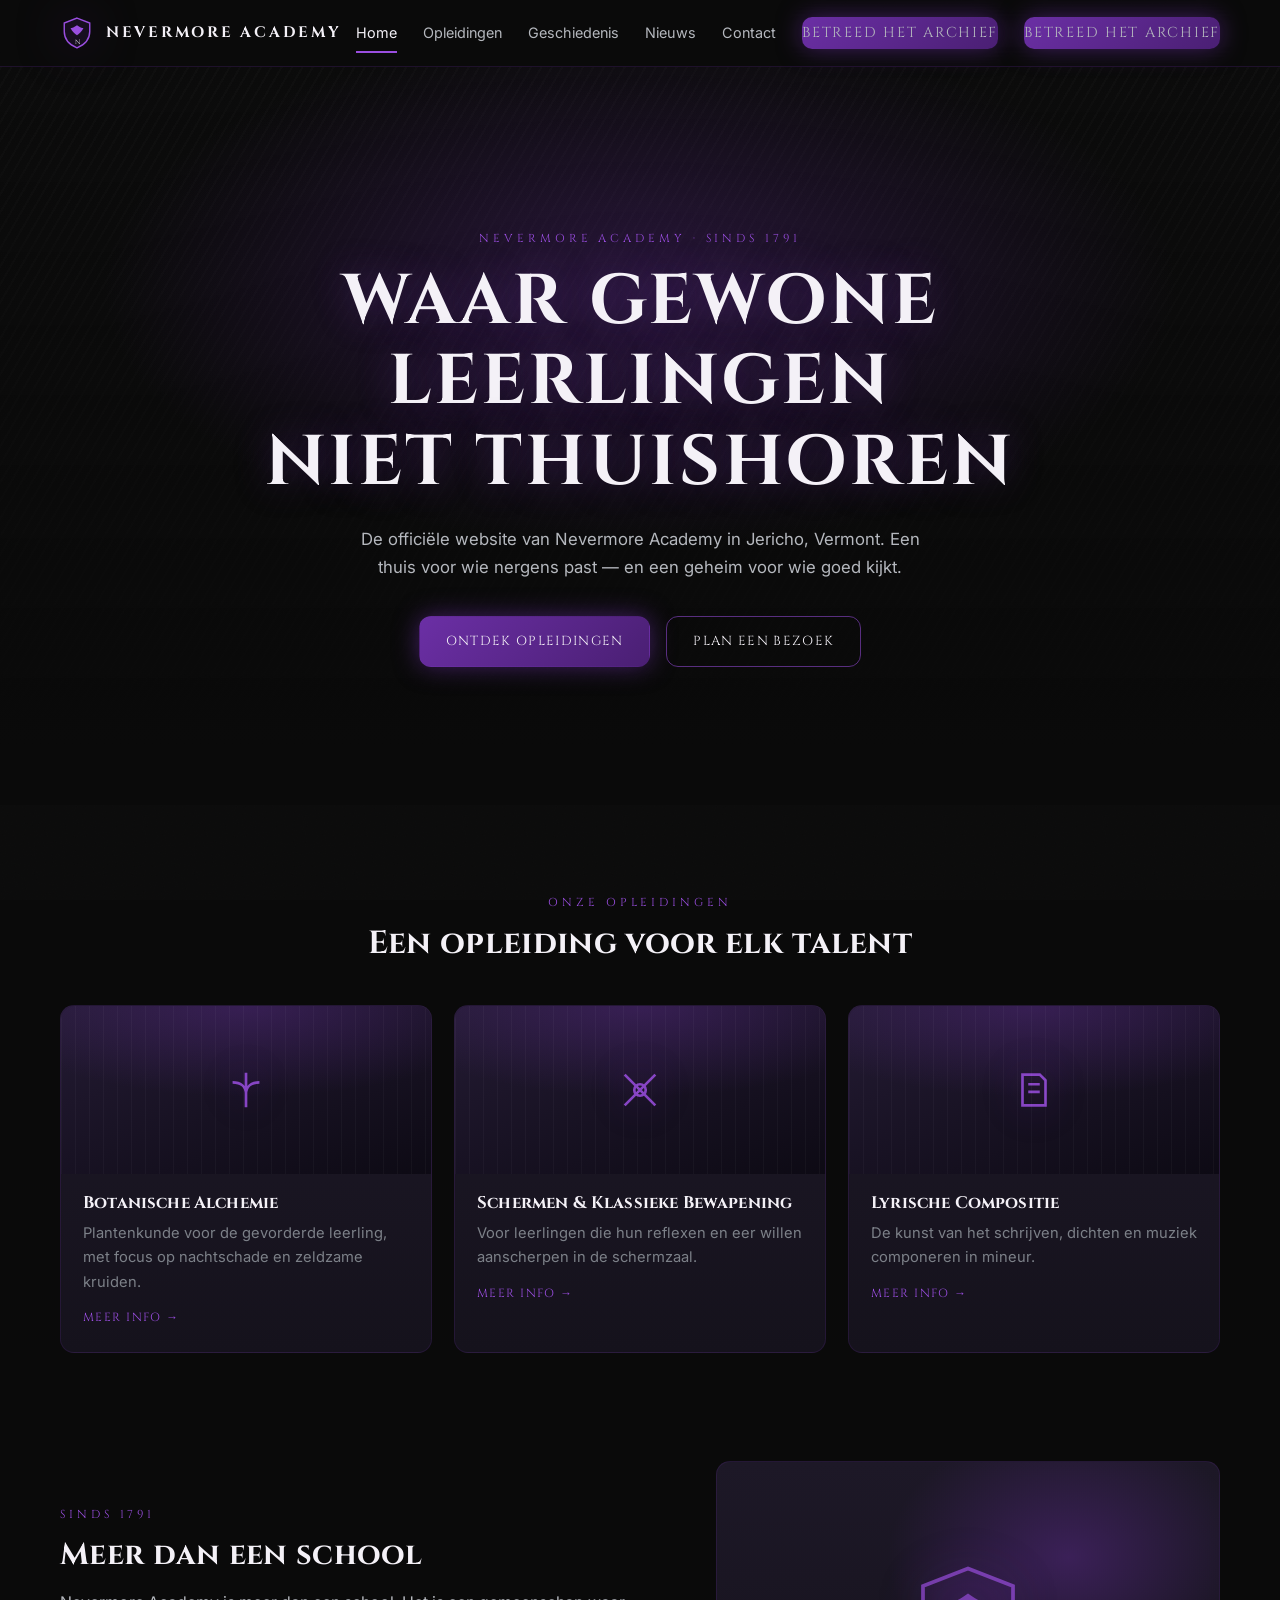
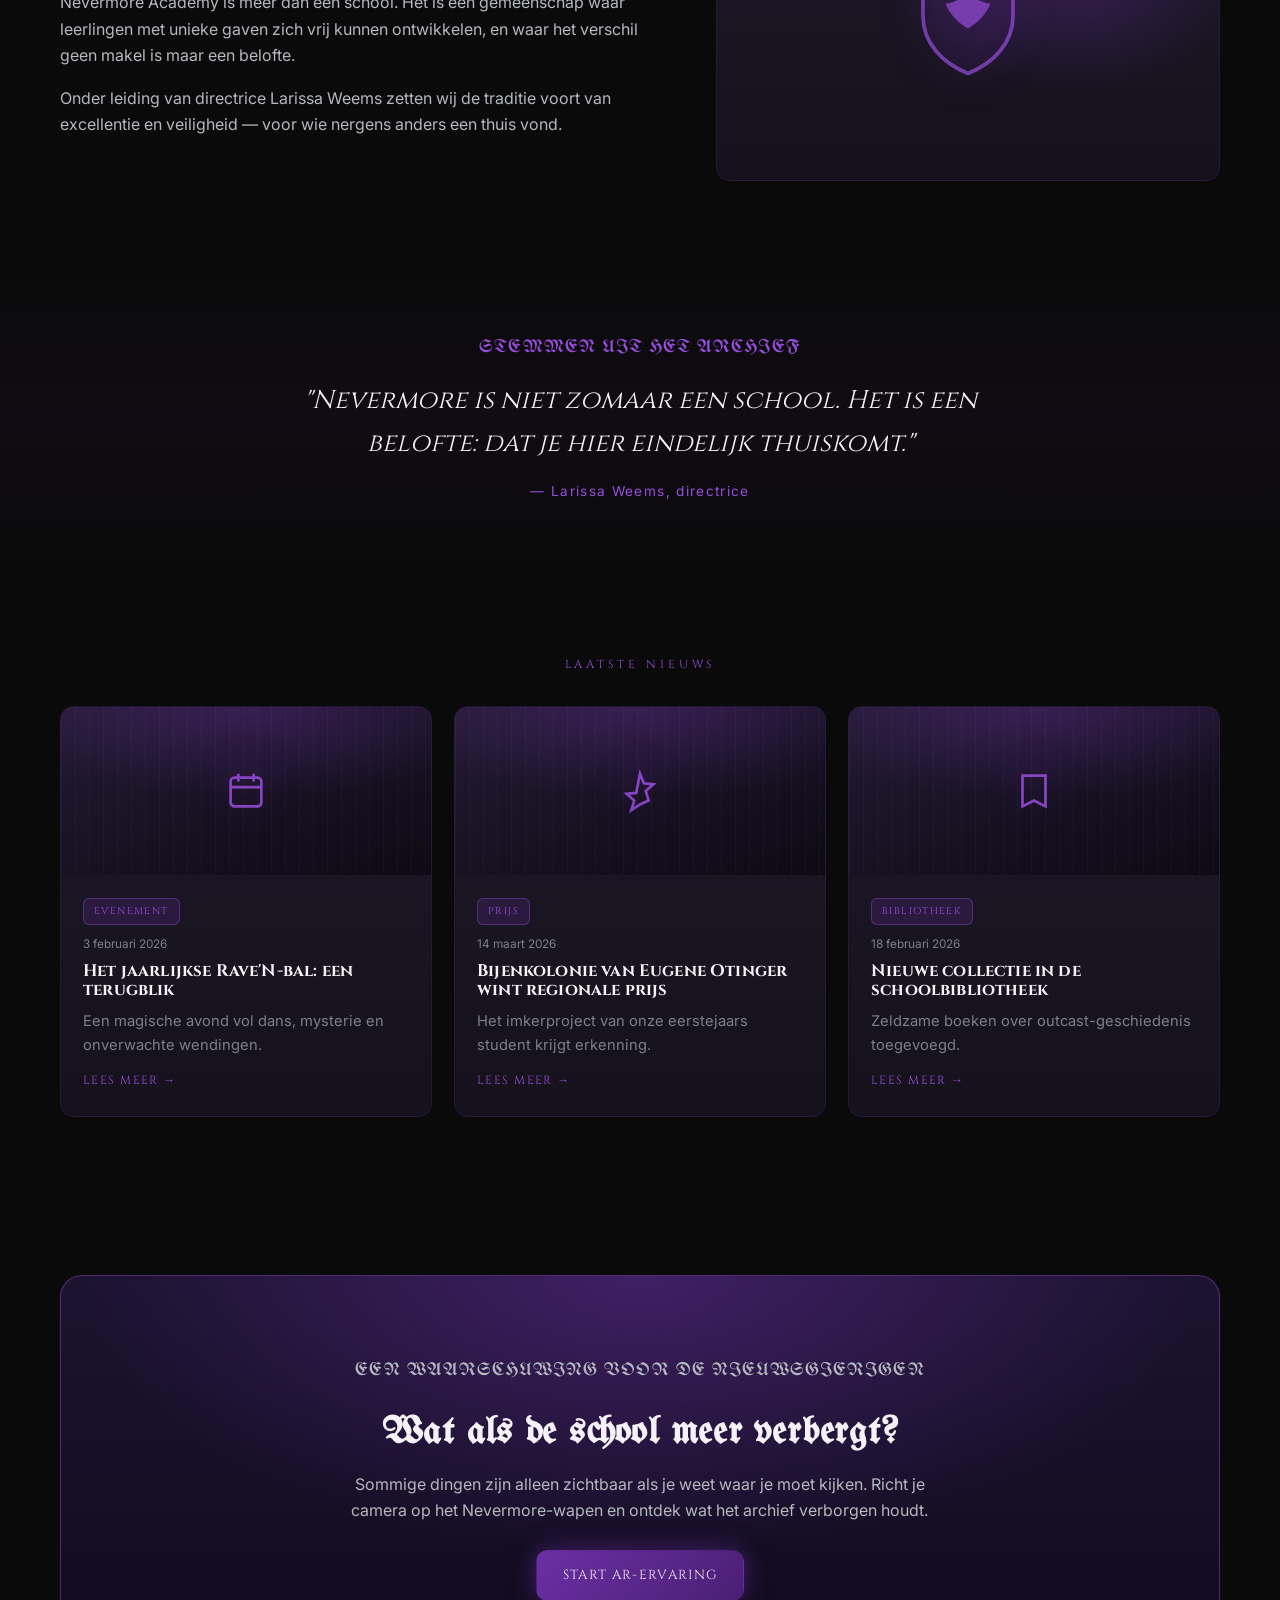
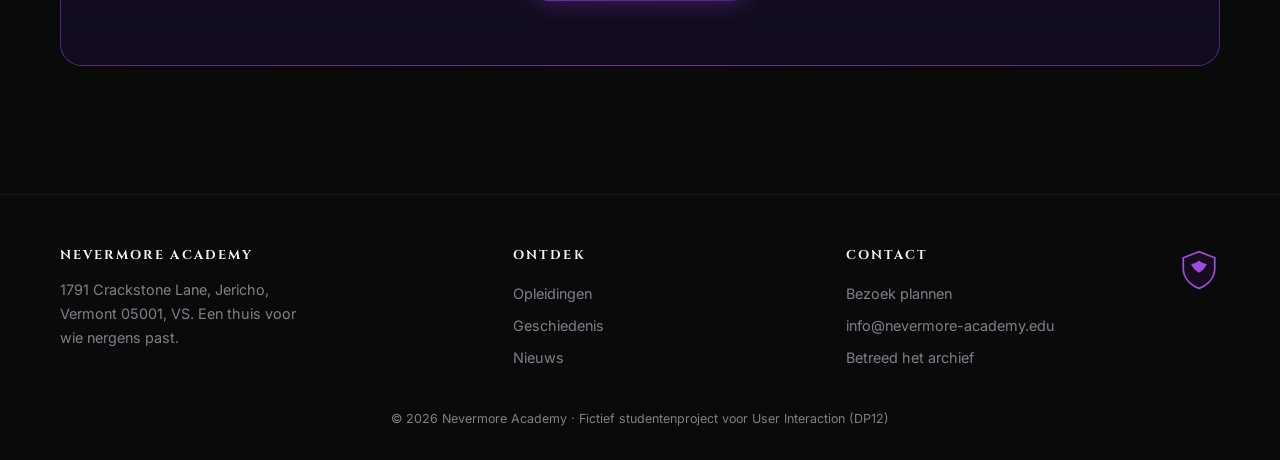
==== index.html @ 3cd16a32 "Add files via upload" ====
<!DOCTYPE html>
<html lang="nl">
<head>
  <meta charset="UTF-8" />
  <meta name="viewport" content="width=device-width, initial-scale=1.0" />
  <title>Nevermore Academy — Een thuis voor wie nergens past</title>
  <meta name="description" content="De officiële website van Nevermore Academy. Een thuis voor wie nergens past, sinds 1791." />
  <link rel="preconnect" href="https://fonts.googleapis.com" />
  <link rel="preconnect" href="https://fonts.gstatic.com" crossorigin />
  <link href="https://fonts.googleapis.com/css2?family=Cinzel:wght@500;700&family=Inter:wght@400;500;600&family=UnifrakturMaguntia&display=swap" rel="stylesheet" />
  <link rel="stylesheet" href="style.css" />
</head>
<body>

  <!-- ===== NAVIGATIE ===== -->
  <nav class="nav">
    <div class="container">
      <a class="brand" href="index.html" aria-label="Nevermore Academy home">
        <svg class="crest" viewBox="0 0 48 48" fill="none" aria-hidden="true">
          <path d="M24 3l18 7v12c0 11-8 19-18 23C14 41 6 33 6 22V10l18-7z" stroke="#9a4ee0" stroke-width="2" fill="rgba(107,47,165,.12)"/>
          <path d="M24 13c-4 3-7 4-9 4 0 0 2 6 9 10 7-4 9-10 9-10-2 0-5-1-9-4z" fill="#9a4ee0"/>
          <text x="24" y="40" text-anchor="middle" font-family="Cinzel,serif" font-size="9" fill="#f4f1f7">N</text>
        </svg>
        <b>Nevermore Academy</b>
      </a>
      <button class="burger" aria-label="Menu" aria-expanded="false"><span></span><span></span><span></span></button>
      <div class="nav-links">
        <a href="index.html" class="active">Home</a>
        <a href="opleidingen.html">Opleidingen</a>
        <a href="geschiedenis.html">Geschiedenis</a>
        <a href="nieuws.html">Nieuws</a>
        <a href="contact.html">Contact</a>
        <a href="ar.html" class="nav-cta">Betreed het archief</a>
        <a href="ar.html" class="nav-cta nav-cta-mobile">Betreed het archief</a>
      </div>
    </div>
  </nav>

  <!-- ===== HERO ===== -->
  <header class="hero">
    <div class="container">
      <p class="eyebrow">Nevermore Academy · Sinds 1791</p>
      <h1>Waar gewone leerlingen<br>niet thuishoren</h1>
      <p class="lead">De officiële website van Nevermore Academy in Jericho, Vermont. Een thuis voor wie nergens past — en een geheim voor wie goed kijkt.</p>
      <div class="actions">
        <a href="opleidingen.html" class="btn btn-primary">Ontdek opleidingen</a>
        <a href="contact.html" class="btn btn-ghost">Plan een bezoek</a>
      </div>
    </div>
  </header>

  <!-- ===== OPLEIDINGEN ===== -->
  <section class="section">
    <div class="container">
      <p class="eyebrow center reveal">Onze Opleidingen</p>
      <h2 class="center reveal" style="font-size:2rem">Een opleiding voor elk talent</h2>
      <div class="grid grid-3" style="margin-top:42px">
        <article class="card reveal">
          <div class="thumb"><svg viewBox="0 0 24 24" fill="none" stroke="#9a4ee0" stroke-width="1.4"><path d="M12 3v18M5 8c4 0 7 2 7 6M19 8c-4 0-7 2-7 6"/></svg></div>
          <div class="body"><h3>Botanische Alchemie</h3><p>Plantenkunde voor de gevorderde leerling, met focus op nachtschade en zeldzame kruiden.</p><a class="more" href="vak-detail.html">Meer info</a></div>
        </article>
        <article class="card reveal">
          <div class="thumb"><svg viewBox="0 0 24 24" fill="none" stroke="#9a4ee0" stroke-width="1.4"><path d="M4 4l16 16M20 4L4 20"/><circle cx="12" cy="12" r="3"/></svg></div>
          <div class="body"><h3>Schermen &amp; Klassieke Bewapening</h3><p>Voor leerlingen die hun reflexen en eer willen aanscherpen in de schermzaal.</p><a class="more" href="opleidingen.html">Meer info</a></div>
        </article>
        <article class="card reveal">
          <div class="thumb"><svg viewBox="0 0 24 24" fill="none" stroke="#9a4ee0" stroke-width="1.4"><path d="M6 4h9l3 3v13H6zM9 9h6M9 13h6"/></svg></div>
          <div class="body"><h3>Lyrische Compositie</h3><p>De kunst van het schrijven, dichten en muziek componeren in mineur.</p><a class="more" href="opleidingen.html">Meer info</a></div>
        </article>
      </div>
    </div>
  </section>

  <!-- ===== SINDS 1791 ===== -->
  <section class="section" style="padding-top:20px">
    <div class="container">
      <div class="story">
        <div class="reveal">
          <p class="eyebrow">Sinds 1791</p>
          <h2 style="font-size:1.9rem">Meer dan een school</h2>
          <p style="margin:16px 0">Nevermore Academy is meer dan een school. Het is een gemeenschap waar leerlingen met unieke gaven zich vrij kunnen ontwikkelen, en waar het verschil geen makel is maar een belofte.</p>
          <p>Onder leiding van directrice Larissa Weems zetten wij de traditie voort van excellentie en veiligheid — voor wie nergens anders een thuis vond.</p>
        </div>
        <div class="panel reveal" aria-hidden="true">
          <svg viewBox="0 0 48 48" fill="none"><path d="M24 3l18 7v12c0 11-8 19-18 23C14 41 6 33 6 22V10l18-7z" stroke="#9a4ee0" stroke-width="1.5" fill="rgba(107,47,165,.12)"/><path d="M24 13c-4 3-7 4-9 4 0 0 2 6 9 10 7-4 9-10 9-10-2 0-5-1-9-4z" fill="#9a4ee0"/></svg>
        </div>
      </div>
    </div>
  </section>

  <!-- ===== QUOTE / ARCHIEF ===== -->
  <section class="quote-band">
    <div class="container reveal">
      <p class="eyebrow gothic" style="font-size:1.1rem; letter-spacing:.06em">Stemmen uit het Archief</p>
      <blockquote>"Nevermore is niet zomaar een school. Het is een belofte: dat je hier eindelijk thuiskomt."</blockquote>
      <cite>— Larissa Weems, directrice</cite>
    </div>
  </section>

  <!-- ===== NIEUWS ===== -->
  <section class="section">
    <div class="container">
      <p class="eyebrow center reveal">Laatste Nieuws</p>
      <div class="grid grid-3" style="margin-top:32px">
        <article class="card reveal">
          <div class="thumb"><svg viewBox="0 0 24 24" fill="none" stroke="#9a4ee0" stroke-width="1.4"><rect x="4" y="5" width="16" height="15" rx="2"/><path d="M8 3v4M16 3v4M4 10h16"/></svg></div>
          <div class="body"><span class="badge">Evenement</span><div class="news-date">3 februari 2026</div><h3>Het jaarlijkse Rave'N-bal: een terugblik</h3><p>Een magische avond vol dans, mysterie en onverwachte wendingen.</p><a class="more" href="nieuws.html">Lees meer</a></div>
        </article>
        <article class="card reveal">
          <div class="thumb"><svg viewBox="0 0 24 24" fill="none" stroke="#9a4ee0" stroke-width="1.4"><path d="M12 3l2 5 5 .5-4 3.5 1.5 5L12 19l-4.5 3 1.5-5-4-3.5 5-.5z"/></svg></div>
          <div class="body"><span class="badge">Prijs</span><div class="news-date">14 maart 2026</div><h3>Bijenkolonie van Eugene Otinger wint regionale prijs</h3><p>Het imkerproject van onze eerstejaars student krijgt erkenning.</p><a class="more" href="nieuws.html">Lees meer</a></div>
        </article>
        <article class="card reveal">
          <div class="thumb"><svg viewBox="0 0 24 24" fill="none" stroke="#9a4ee0" stroke-width="1.4"><path d="M6 4h12v16l-6-3-6 3z"/></svg></div>
          <div class="body"><span class="badge">Bibliotheek</span><div class="news-date">18 februari 2026</div><h3>Nieuwe collectie in de schoolbibliotheek</h3><p>Zeldzame boeken over outcast-geschiedenis toegevoegd.</p><a class="more" href="nieuws.html">Lees meer</a></div>
        </article>
      </div>
    </div>
  </section>

  <!-- ===== VERBORGEN LAAG / AR-CTA ===== -->
  <section class="section" style="padding-top:0">
    <div class="container">
      <div class="secret-band reveal">
        <div class="container">
          <p class="eyebrow gothic" style="font-size:1.1rem; letter-spacing:.06em">Een waarschuwing voor de nieuwsgierigen</p>
          <h2 class="gothic">Wat als de school meer verbergt?</h2>
          <p>Sommige dingen zijn alleen zichtbaar als je weet waar je moet kijken. Richt je camera op het Nevermore-wapen en ontdek wat het archief verborgen houdt.</p>
          <a href="ar.html" class="btn btn-primary">Start AR-ervaring</a>
        </div>
      </div>
    </div>
  </section>

  <!-- ===== FOOTER ===== -->
  <footer class="footer">
    <div class="container">
      <div class="cols">
        <div>
          <h4>Nevermore Academy</h4>
          <p class="muted" style="font-size:.9rem; max-width:260px">1791 Crackstone Lane, Jericho, Vermont 05001, VS. Een thuis voor wie nergens past.</p>
        </div>
        <div><h4>Ontdek</h4><a href="opleidingen.html">Opleidingen</a><a href="geschiedenis.html">Geschiedenis</a><a href="nieuws.html">Nieuws</a></div>
        <div><h4>Contact</h4><a href="contact.html">Bezoek plannen</a><a href="mailto:info@nevermore-academy.edu">info@nevermore-academy.edu</a><a href="ar.html">Betreed het archief</a></div>
        <div>
          <svg class="crest" style="width:42px;height:42px" viewBox="0 0 48 48" fill="none"><path d="M24 3l18 7v12c0 11-8 19-18 23C14 41 6 33 6 22V10l18-7z" stroke="#9a4ee0" stroke-width="2" fill="rgba(107,47,165,.12)"/><path d="M24 13c-4 3-7 4-9 4 0 0 2 6 9 10 7-4 9-10 9-10-2 0-5-1-9-4z" fill="#9a4ee0"/></svg>
        </div>
      </div>
      <p class="copy">© 2026 Nevermore Academy · Fictief studentenproject voor User Interaction (DP12)</p>
    </div>
  </footer>

  <script src="main.js"></script>
</body>
</html>
---- style.css ----
/* =====================================================================
   NEVERMORE ACADEMY — Huisstijl (DP11 → DP12)
   Kleuren  : Diep zwart #0A0A0A · Donkergrijs #2B2B2B · Paars #6B2FA5 · Mistgrijs #B5B8BE
   Typografie: Cinzel (koppen) · Inter (body) · UnifrakturMaguntia (accent / verborgen laag)
   ===================================================================== */

:root {
  --ink:        #0A0A0A;   /* hoofd-achtergrond */
  --panel:      #15121c;   /* secties/kaarten (donkergrijs met paarse ondertoon) */
  --panel-2:    #1d1827;   /* lichtere kaart */
  --grey:       #2B2B2B;   /* randen / subtiele contrasten */
  --purple:     #6B2FA5;   /* accent: knoppen, links, verborgen laag */
  --purple-lit: #9a4ee0;   /* paarse gloed / hover */
  --mist:       #B5B8BE;   /* bodytekst op donker */
  --mist-dim:   #7c8088;   /* subtiele tekst */
  --white:      #f4f1f7;
  --maxw:       1160px;
  --radius:     14px;
  --shadow:     0 18px 50px rgba(0,0,0,.55);
  --glow:       0 0 24px rgba(107,47,165,.55);
}

* { box-sizing: border-box; margin: 0; padding: 0; }

html { scroll-behavior: smooth; }

body {
  background:
    radial-gradient(1200px 600px at 80% -10%, rgba(107,47,165,.18), transparent 60%),
    radial-gradient(900px 500px at -10% 110%, rgba(107,47,165,.12), transparent 55%),
    var(--ink);
  color: var(--mist);
  font-family: "Inter", system-ui, sans-serif;
  font-size: 16px;
  line-height: 1.65;
  -webkit-font-smoothing: antialiased;
  overflow-x: hidden;
}

/* subtiele mist-textuur over de hele pagina */
body::before {
  content:"";
  position: fixed; inset: 0;
  pointer-events: none; z-index: 0;
  background-image: url("data:image/svg+xml,%3Csvg xmlns='http://www.w3.org/2000/svg' width='160' height='160'%3E%3Cfilter id='n'%3E%3CfeTurbulence type='fractalNoise' baseFrequency='0.9' numOctaves='2'/%3E%3C/filter%3E%3Crect width='100%25' height='100%25' filter='url(%23n)' opacity='0.025'/%3E%3C/svg%3E");
  mix-blend-mode: screen; opacity:.6;
}

h1,h2,h3,h4 { font-family:"Cinzel", Georgia, serif; color: var(--white); line-height: 1.15; letter-spacing:.01em; }
a { color: inherit; text-decoration: none; }
img { max-width: 100%; display: block; }
.container { width: min(var(--maxw), 92%); margin-inline: auto; position: relative; z-index: 1; }
.section { padding: 88px 0; }
.eyebrow { font-family:"Cinzel",serif; text-transform: uppercase; letter-spacing:.34em; font-size:.72rem; color: var(--purple-lit); margin-bottom: 14px; }
.center { text-align: center; }
.muted { color: var(--mist-dim); }

/* accent-lettertype: uitsluitend voor de verborgen laag / archief */
.gothic { font-family:"UnifrakturMaguntia", "Cinzel", serif; letter-spacing:.02em; }

/* ---------- NAVIGATIE ---------- */
.nav {
  position: sticky; top: 0; z-index: 50;
  display: flex; align-items: center; justify-content: space-between;
  gap: 18px; padding: 16px 0;
  background: rgba(10,10,10,.72);
  backdrop-filter: blur(12px);
  border-bottom: 1px solid rgba(107,47,165,.22);
}
.nav .container { display: flex; align-items: center; justify-content: space-between; width: min(var(--maxw),92%); }
.brand { display: flex; align-items: center; gap: 12px; }
.brand .crest { width: 34px; height: 34px; filter: drop-shadow(var(--glow)); }
.brand b { font-family:"Cinzel",serif; color: var(--white); letter-spacing:.18em; font-size:.95rem; text-transform: uppercase; }
.nav-links { display: flex; align-items: center; gap: 26px; }
.nav-links a { font-size:.9rem; color: var(--mist); position: relative; padding: 4px 0; transition: color .2s; }
.nav-links a::after { content:""; position:absolute; left:0; bottom:-4px; width:0; height:2px; background: var(--purple-lit); transition: width .25s; }
.nav-links a:hover, .nav-links a:focus-visible, .nav-links a.active { color: var(--white); }
.nav-links a:hover::after, .nav-links a.active::after { width:100%; }
.nav-cta {
  font-family:"Cinzel",serif; font-size:.78rem; letter-spacing:.12em; text-transform: uppercase;
  padding: 10px 16px; border-radius: 10px; color: var(--white);
  background: linear-gradient(135deg, var(--purple), #4a1f73);
  box-shadow: var(--glow); transition: transform .2s, box-shadow .2s;
}
.nav-cta:hover { transform: translateY(-2px); box-shadow: 0 0 32px rgba(107,47,165,.8); }
.burger { display:none; background:none; border:0; cursor:pointer; width:42px; height:42px; }
.burger span { display:block; width:24px; height:2px; margin:5px auto; background: var(--white); transition:.3s; }

/* ---------- KNOPPEN ---------- */
.btn {
  display: inline-flex; align-items: center; gap: 10px;
  font-family:"Cinzel",serif; font-size:.82rem; letter-spacing:.1em; text-transform: uppercase;
  padding: 14px 26px; border-radius: 12px; cursor: pointer; border: 1px solid transparent;
  transition: transform .2s, box-shadow .2s, background .2s, border-color .2s;
}
.btn-primary { background: linear-gradient(135deg, var(--purple), #4a1f73); color: var(--white); box-shadow: var(--glow); }
.btn-primary:hover { transform: translateY(-2px); box-shadow: 0 0 34px rgba(107,47,165,.85); }
.btn-ghost { background: transparent; color: var(--white); border-color: rgba(154,78,224,.55); }
.btn-ghost:hover { background: rgba(107,47,165,.14); border-color: var(--purple-lit); transform: translateY(-2px); }

/* ---------- HERO ---------- */
.hero {
  position: relative; min-height: 82vh; display: grid; place-items: center; text-align: center;
  padding: 120px 0 96px; overflow: hidden;
}
.hero::after {
  content:""; position:absolute; inset:0; z-index:0;
  background:
    radial-gradient(60% 50% at 50% 30%, rgba(107,47,165,.30), transparent 70%),
    linear-gradient(180deg, rgba(10,10,10,.2), var(--ink) 92%),
    repeating-linear-gradient(120deg, rgba(255,255,255,.02) 0 2px, transparent 2px 9px);
}
.hero .container { z-index: 1; max-width: 880px; }
.hero h1 { font-size: clamp(2.4rem, 6vw, 4.4rem); text-transform: uppercase; letter-spacing:.04em; text-shadow: 0 0 36px rgba(107,47,165,.35); }
.hero p.lead { margin: 22px auto 34px; max-width: 560px; font-size: 1.05rem; color: var(--mist); }
.hero .actions { display:flex; gap:16px; justify-content:center; flex-wrap: wrap; }

/* ---------- GRID & KAARTEN ---------- */
.grid { display: grid; gap: 22px; }
.grid-3 { grid-template-columns: repeat(3, 1fr); }
.grid-2 { grid-template-columns: repeat(2, 1fr); }

.card {
  background: linear-gradient(180deg, var(--panel-2), var(--panel));
  border: 1px solid rgba(107,47,165,.18);
  border-radius: var(--radius); overflow: hidden;
  transition: transform .25s, box-shadow .25s, border-color .25s;
  position: relative;
}
.card:hover { transform: translateY(-6px); border-color: var(--purple-lit); box-shadow: var(--glow); }
.card .thumb {
  height: 168px;
  background:
    radial-gradient(120% 90% at 50% 0%, rgba(107,47,165,.32), transparent 60%),
    linear-gradient(160deg, #241b34, #0d0a14);
  display: grid; place-items: center; position: relative;
}
.card .thumb svg { width: 46px; height: 46px; opacity:.85; filter: drop-shadow(var(--glow)); }
.card .thumb::after { content:""; position:absolute; inset:0; background: repeating-linear-gradient(90deg, rgba(255,255,255,.03) 0 1px, transparent 1px 14px); }
.card .body { padding: 20px 22px 24px; }
.card .body h3 { font-size: 1.05rem; margin-bottom: 8px; }
.card .body p { font-size:.92rem; color: var(--mist-dim); }
.card .more { display:inline-block; margin-top:14px; font-family:"Cinzel",serif; font-size:.74rem; letter-spacing:.12em; text-transform: uppercase; color: var(--purple-lit); }
.card .more::after { content:" →"; }
/* subtiele hint naar de verborgen outcast-laag */
.card.secret { border-color: rgba(154,78,224,.6); box-shadow: inset 0 0 0 1px rgba(154,78,224,.3); }
.card.secret .thumb { background: radial-gradient(120% 90% at 50% 0%, rgba(154,78,224,.5), transparent 60%), linear-gradient(160deg,#2c1f45,#0d0a14); }

/* ---------- FILTER ---------- */
.filters { display:flex; flex-wrap: wrap; gap: 10px; margin: 18px 0 34px; }
.filter {
  font-family:"Cinzel",serif; font-size:.74rem; letter-spacing:.08em; text-transform: uppercase;
  padding: 8px 16px; border-radius: 999px; cursor: pointer;
  background: var(--panel); color: var(--mist); border: 1px solid rgba(107,47,165,.22);
  transition: .2s;
}
.filter:hover { border-color: var(--purple-lit); color: var(--white); }
.filter.active { background: linear-gradient(135deg,var(--purple),#4a1f73); color: var(--white); border-color: transparent; box-shadow: var(--glow); }

/* ---------- SINDS 1791 ---------- */
.story { display:grid; grid-template-columns: 1.1fr .9fr; gap: 40px; align-items: center; }
.story .panel { background: linear-gradient(180deg,var(--panel-2),var(--panel)); border:1px solid rgba(107,47,165,.18); border-radius: var(--radius); height: 320px; display:grid; place-items:center; position: relative; overflow:hidden; }
.story .panel::after{ content:""; position:absolute; inset:0; background: radial-gradient(60% 70% at 70% 30%, rgba(107,47,165,.4), transparent 60%); }
.story .panel svg{ width: 120px; opacity:.7; filter: drop-shadow(var(--glow)); z-index:1; }

/* ---------- QUOTE / ARCHIEF ---------- */
.quote-band { text-align:center; padding: 64px 0; background: linear-gradient(180deg, transparent, rgba(107,47,165,.06), transparent); }
.quote-band blockquote { font-family:"Cinzel",serif; font-style: italic; font-size: clamp(1.1rem,2.4vw,1.6rem); color: var(--white); max-width: 720px; margin: 18px auto 12px; }
.quote-band cite { color: var(--purple-lit); font-style: normal; font-size:.85rem; letter-spacing:.1em; }

/* ---------- NIEUWS BADGES ---------- */
.badge { display:inline-block; font-family:"Cinzel",serif; font-size:.62rem; letter-spacing:.14em; text-transform: uppercase; padding: 4px 10px; border-radius: 6px; background: rgba(107,47,165,.22); color: var(--purple-lit); border: 1px solid rgba(154,78,224,.4); margin-bottom: 10px; }
.news-date { font-size:.74rem; color: var(--mist-dim); margin-bottom: 8px; }
.featured { display:grid; grid-template-columns: 1.2fr 1fr; gap: 0; border:1px solid rgba(107,47,165,.18); border-radius: var(--radius); overflow:hidden; margin-bottom: 26px; }
.featured .thumb { height: auto; min-height: 280px; }
.featured .body { padding: 32px; display:flex; flex-direction: column; justify-content: center; }
.featured .body h2 { font-size: 1.7rem; margin: 8px 0 12px; }

/* ---------- TIJDLIJN ---------- */
.timeline { position: relative; max-width: 880px; margin: 40px auto 0; }
.timeline::before { content:""; position:absolute; left:50%; top:0; bottom:0; width:2px; transform: translateX(-50%); background: linear-gradient(180deg, transparent, var(--purple), transparent); }
.tl-item { position: relative; width: 50%; padding: 22px 36px; }
.tl-item:nth-child(odd){ left:0; text-align:right; }
.tl-item:nth-child(even){ left:50%; text-align:left; }
.tl-dot { position:absolute; top: 30px; width:16px; height:16px; border-radius:50%; background: var(--purple); box-shadow: var(--glow); }
.tl-item:nth-child(odd) .tl-dot{ right:-8px; }
.tl-item:nth-child(even) .tl-dot{ left:-8px; }
.tl-year { display:inline-block; font-family:"Cinzel",serif; font-size:.8rem; letter-spacing:.12em; padding:6px 14px; border-radius:8px; color: var(--white);
  background: linear-gradient(135deg,var(--purple),#3c1860); box-shadow: var(--glow); margin-bottom:10px; }
.tl-item h3 { font-size:1.05rem; margin-bottom:6px; }
.tl-item p { font-size:.9rem; color: var(--mist-dim); }

/* ---------- VERBORGEN LAAG / GEHEIMEN ---------- */
.secret-band {
  margin-top: 70px; padding: 64px 0; border-radius: 22px; text-align:center; position: relative; overflow:hidden;
  background:
    radial-gradient(80% 120% at 50% 0%, rgba(107,47,165,.45), transparent 60%),
    linear-gradient(180deg, #1c1330, #110b1d);
  border: 1px solid rgba(154,78,224,.45);
}
.secret-band h2 { font-size: clamp(1.6rem,4vw,2.4rem); }
.secret-band .container > p { max-width: 620px; margin: 16px auto 26px; color: var(--mist); }

/* ---------- FORMULIER ---------- */
.contact-grid { display:grid; grid-template-columns: 1.1fr .9fr; gap: 40px; }
.field { margin-bottom: 16px; }
.field label { display:block; font-size:.78rem; letter-spacing:.08em; text-transform: uppercase; color: var(--mist-dim); margin-bottom: 6px; font-family:"Cinzel",serif; }
.field input, .field textarea {
  width:100%; padding: 13px 14px; border-radius: 10px; background: var(--panel); color: var(--white);
  border: 1px solid rgba(107,47,165,.25); font-family: inherit; font-size:.95rem; transition: border-color .2s, box-shadow .2s;
}
.field input:focus, .field textarea:focus { outline:none; border-color: var(--purple-lit); box-shadow: var(--glow); }
.field textarea { min-height: 130px; resize: vertical; }
.field .error { color:#ff7b9c; font-size:.78rem; margin-top:6px; display:none; }
.field.invalid .error { display:block; }
.field.invalid input, .field.invalid textarea { border-color:#ff7b9c; }
.form-success { display:none; margin-top:18px; padding:16px 18px; border-radius:12px; background: rgba(60,180,120,.12); border:1px solid rgba(80,200,140,.5); color:#8ff0c0; font-family:"Cinzel",serif; letter-spacing:.04em; }
.form-success.show { display:block; animation: rise .5s ease; }
.info-block { display:flex; gap:12px; padding: 14px 0; border-bottom:1px solid rgba(107,47,165,.15); }
.info-block svg{ width:20px; height:20px; color: var(--purple-lit); flex:none; margin-top:3px; }
.map-ph { height: 200px; border-radius: var(--radius); background: radial-gradient(60% 70% at 50% 40%, rgba(107,47,165,.3), transparent), linear-gradient(160deg,#241b34,#0d0a14); display:grid; place-items:center; border:1px solid rgba(107,47,165,.2); margin-bottom: 22px; }
.map-ph svg{ width:38px; color: var(--purple-lit); }

/* ---------- PAGE HEADER ---------- */
.page-head { padding: 130px 0 40px; text-align:center; position: relative; }
.page-head h1 { font-size: clamp(2rem,5vw,3.2rem); text-transform: uppercase; letter-spacing:.04em; }
.page-head p { color: var(--mist-dim); margin-top: 10px; }

/* ---------- FOOTER ---------- */
.footer { border-top:1px solid rgba(107,47,165,.2); padding: 54px 0 30px; margin-top: 40px; }
.footer .cols { display:grid; grid-template-columns: 1.4fr 1fr 1fr auto; gap: 30px; }
.footer h4 { font-size:.8rem; letter-spacing:.16em; text-transform: uppercase; color: var(--white); margin-bottom: 14px; }
.footer a { display:block; color: var(--mist-dim); font-size:.9rem; padding: 4px 0; transition: color .2s; }
.footer a:hover { color: var(--purple-lit); }
.footer .copy { text-align:center; color: var(--mist-dim); font-size:.78rem; margin-top: 36px; }

/* ---------- SCROLL REVEAL ---------- */
.reveal { opacity:0; transform: translateY(26px); transition: opacity .7s ease, transform .7s ease; }
.reveal.in { opacity:1; transform: none; }
@keyframes rise { from{opacity:0; transform: translateY(10px);} to{opacity:1; transform:none;} }

/* ---------- RESPONSIVE ---------- */
@media (max-width: 880px) {
  .grid-3, .grid-2, .story, .contact-grid, .featured { grid-template-columns: 1fr; }
  .footer .cols { grid-template-columns: 1fr 1fr; }
  .nav-links {
    position: fixed; inset: 64px 0 auto 0; flex-direction: column; gap: 0;
    background: rgba(13,10,20,.98); border-bottom:1px solid rgba(107,47,165,.3);
    padding: 8px 0; transform: translateY(-130%); transition: transform .35s; box-shadow: var(--shadow);
  }
  .nav-links.open { transform: none; }
  .nav-links a { padding: 14px 24px; width:100%; }
  .nav-links a::after{ display:none; }
  .nav-cta { display:none; }
  .nav-links .nav-cta-mobile { display:inline-block; margin: 10px 24px; }
  .burger { display:block; }
  .timeline::before { left: 18px; }
  .tl-item { width:100%; left:0 !important; text-align:left !important; padding-left: 46px; padding-right: 0; }
  .tl-item .tl-dot { left: 10px !important; right:auto !important; }
}

@media (prefers-reduced-motion: reduce) {
  * { animation: none !important; transition: none !important; scroll-behavior: auto; }
  .reveal { opacity:1; transform:none; }
}
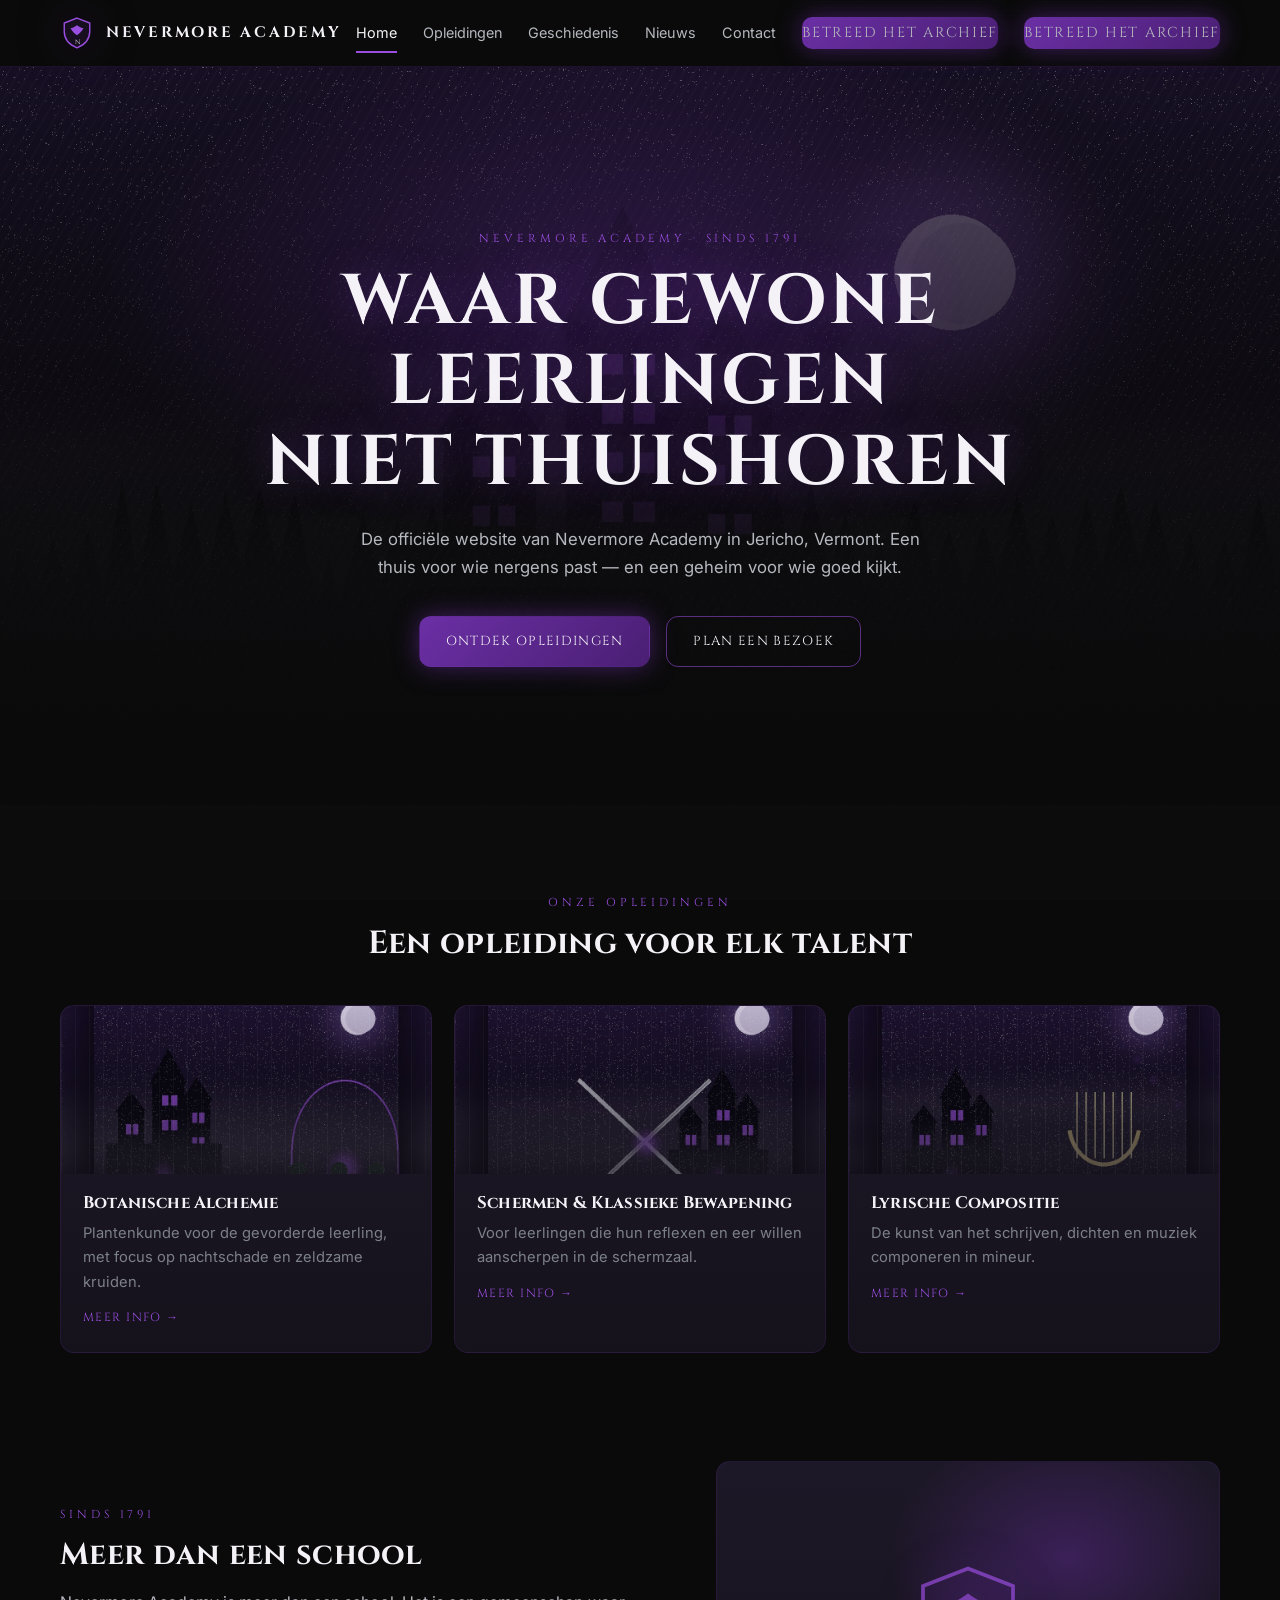
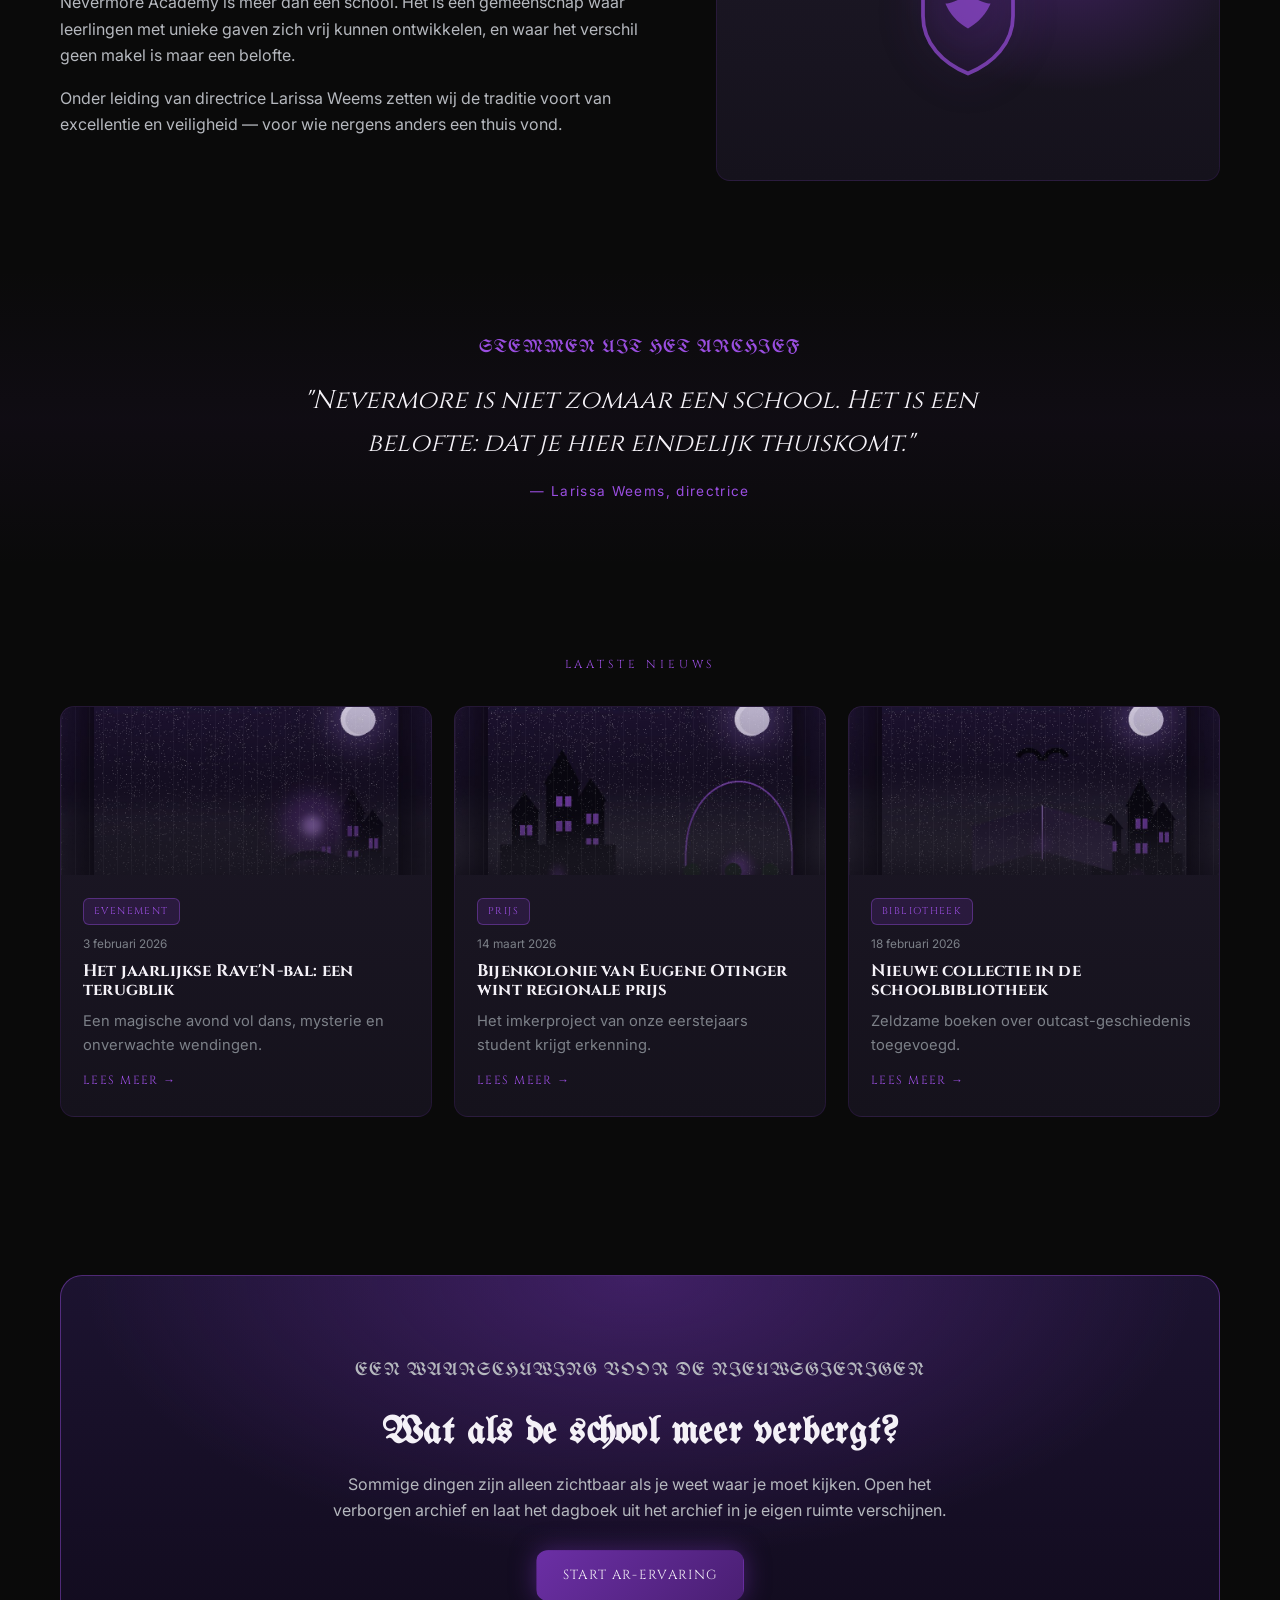
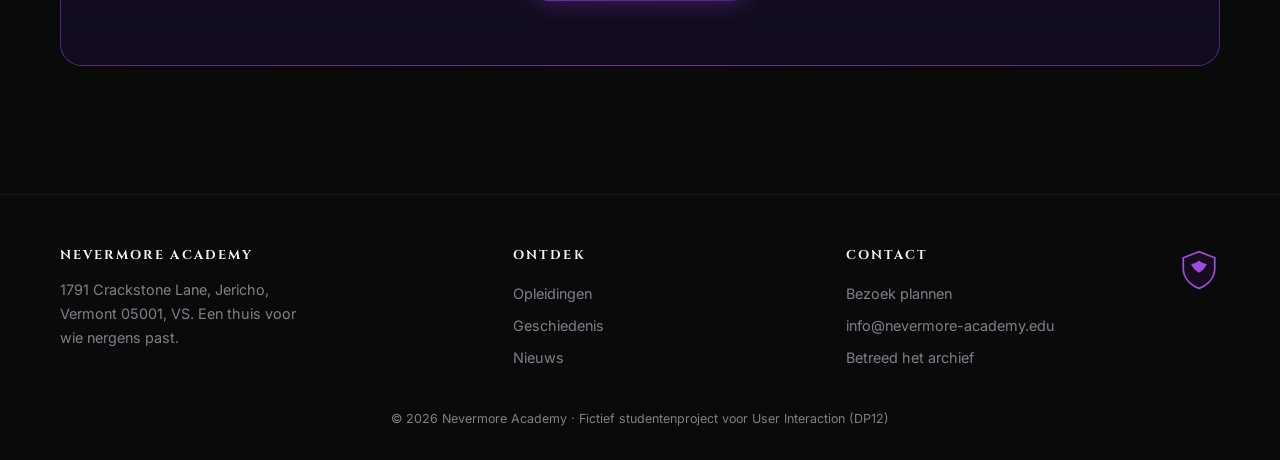
==== commit 80a92431: "Add files via upload" ====
--- a/index.html
+++ b/index.html
@@ -56,15 +56,15 @@
       <h2 class="center reveal" style="font-size:2rem">Een opleiding voor elk talent</h2>
       <div class="grid grid-3" style="margin-top:42px">
         <article class="card reveal">
-          <div class="thumb"><svg viewBox="0 0 24 24" fill="none" stroke="#9a4ee0" stroke-width="1.4"><path d="M12 3v18M5 8c4 0 7 2 7 6M19 8c-4 0-7 2-7 6"/></svg></div>
+          <div class="thumb photo" style="--img:url('img-botanie.jpg')"></div>
           <div class="body"><h3>Botanische Alchemie</h3><p>Plantenkunde voor de gevorderde leerling, met focus op nachtschade en zeldzame kruiden.</p><a class="more" href="vak-detail.html">Meer info</a></div>
         </article>
         <article class="card reveal">
-          <div class="thumb"><svg viewBox="0 0 24 24" fill="none" stroke="#9a4ee0" stroke-width="1.4"><path d="M4 4l16 16M20 4L4 20"/><circle cx="12" cy="12" r="3"/></svg></div>
+          <div class="thumb photo" style="--img:url('img-schermen.jpg')"></div>
           <div class="body"><h3>Schermen &amp; Klassieke Bewapening</h3><p>Voor leerlingen die hun reflexen en eer willen aanscherpen in de schermzaal.</p><a class="more" href="opleidingen.html">Meer info</a></div>
         </article>
         <article class="card reveal">
-          <div class="thumb"><svg viewBox="0 0 24 24" fill="none" stroke="#9a4ee0" stroke-width="1.4"><path d="M6 4h9l3 3v13H6zM9 9h6M9 13h6"/></svg></div>
+          <div class="thumb photo" style="--img:url('img-lyriek.jpg')"></div>
           <div class="body"><h3>Lyrische Compositie</h3><p>De kunst van het schrijven, dichten en muziek componeren in mineur.</p><a class="more" href="opleidingen.html">Meer info</a></div>
         </article>
       </div>
@@ -103,15 +103,15 @@
       <p class="eyebrow center reveal">Laatste Nieuws</p>
       <div class="grid grid-3" style="margin-top:32px">
         <article class="card reveal">
-          <div class="thumb"><svg viewBox="0 0 24 24" fill="none" stroke="#9a4ee0" stroke-width="1.4"><rect x="4" y="5" width="16" height="15" rx="2"/><path d="M8 3v4M16 3v4M4 10h16"/></svg></div>
+          <div class="thumb photo" style="--img:url('img-talenten.jpg')"></div>
           <div class="body"><span class="badge">Evenement</span><div class="news-date">3 februari 2026</div><h3>Het jaarlijkse Rave'N-bal: een terugblik</h3><p>Een magische avond vol dans, mysterie en onverwachte wendingen.</p><a class="more" href="nieuws.html">Lees meer</a></div>
         </article>
         <article class="card reveal">
-          <div class="thumb"><svg viewBox="0 0 24 24" fill="none" stroke="#9a4ee0" stroke-width="1.4"><path d="M12 3l2 5 5 .5-4 3.5 1.5 5L12 19l-4.5 3 1.5-5-4-3.5 5-.5z"/></svg></div>
+          <div class="thumb photo" style="--img:url('img-botanie.jpg')"></div>
           <div class="body"><span class="badge">Prijs</span><div class="news-date">14 maart 2026</div><h3>Bijenkolonie van Eugene Otinger wint regionale prijs</h3><p>Het imkerproject van onze eerstejaars student krijgt erkenning.</p><a class="more" href="nieuws.html">Lees meer</a></div>
         </article>
         <article class="card reveal">
-          <div class="thumb"><svg viewBox="0 0 24 24" fill="none" stroke="#9a4ee0" stroke-width="1.4"><path d="M6 4h12v16l-6-3-6 3z"/></svg></div>
+          <div class="thumb photo" style="--img:url('img-outcasts.jpg')"></div>
           <div class="body"><span class="badge">Bibliotheek</span><div class="news-date">18 februari 2026</div><h3>Nieuwe collectie in de schoolbibliotheek</h3><p>Zeldzame boeken over outcast-geschiedenis toegevoegd.</p><a class="more" href="nieuws.html">Lees meer</a></div>
         </article>
       </div>
@@ -125,7 +125,7 @@
         <div class="container">
           <p class="eyebrow gothic" style="font-size:1.1rem; letter-spacing:.06em">Een waarschuwing voor de nieuwsgierigen</p>
           <h2 class="gothic">Wat als de school meer verbergt?</h2>
-          <p>Sommige dingen zijn alleen zichtbaar als je weet waar je moet kijken. Richt je camera op het Nevermore-wapen en ontdek wat het archief verborgen houdt.</p>
+          <p>Sommige dingen zijn alleen zichtbaar als je weet waar je moet kijken. Open het verborgen archief en laat het dagboek uit het archief in je eigen ruimte verschijnen.</p>
           <a href="ar.html" class="btn btn-primary">Start AR-ervaring</a>
         </div>
       </div>
--- a/style.css
+++ b/style.css
@@ -263,3 +263,17 @@
   * { animation: none !important; transition: none !important; scroll-behavior: auto; }
   .reveal { opacity:1; transform:none; }
 }
+
+/* ===== Sfeerbeelden (origineel Nevermore-artwork) ===== */
+.hero{
+  background-image: linear-gradient(180deg, rgba(13,10,20,.5), rgba(13,10,20,.86)), url('img-hero.jpg');
+  background-size: cover; background-position: center bottom;
+}
+.card .thumb.photo{
+  background: linear-gradient(180deg, rgba(13,10,20,.10), rgba(13,10,20,.62)), var(--img) center/cover no-repeat;
+}
+.card .thumb.photo svg{ display:none; }
+.map-img{
+  width:100%; display:block; border-radius: var(--radius);
+  border:1px solid rgba(107,47,165,.3); margin-bottom:22px;
+}
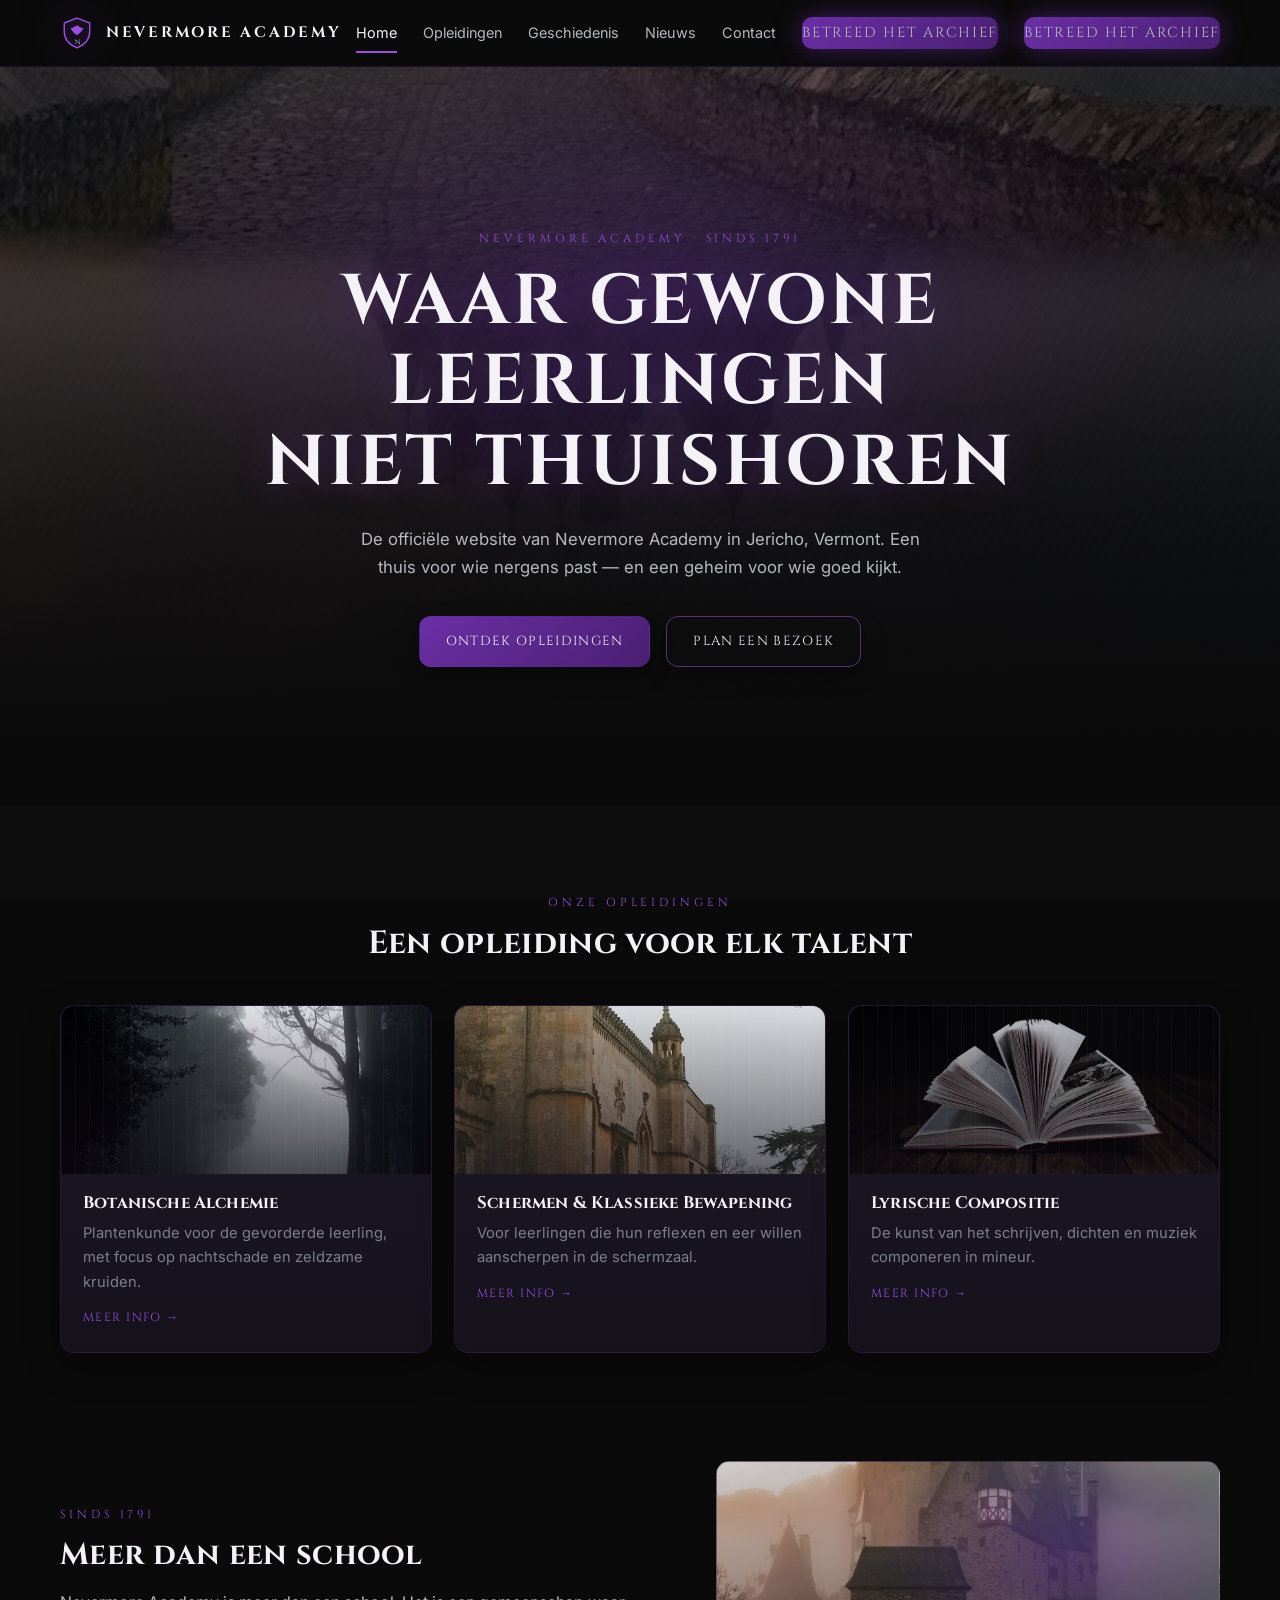
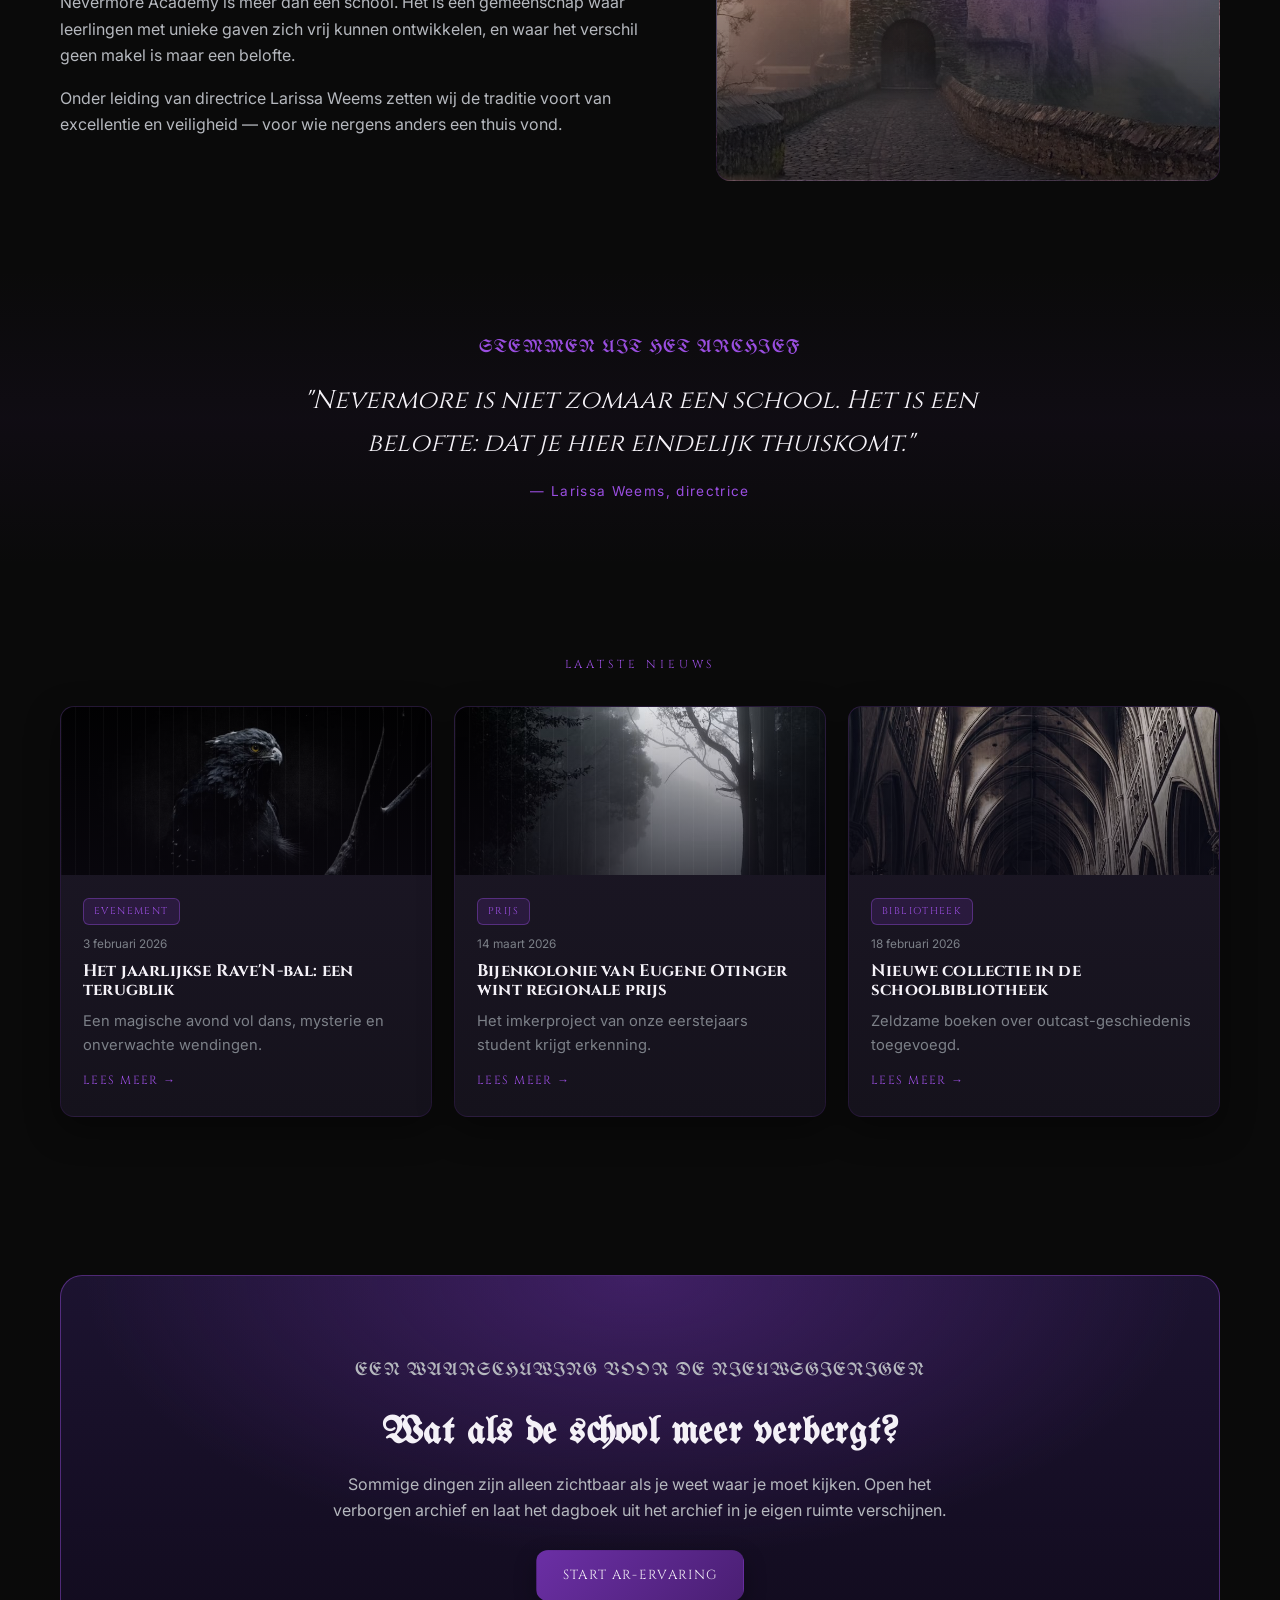
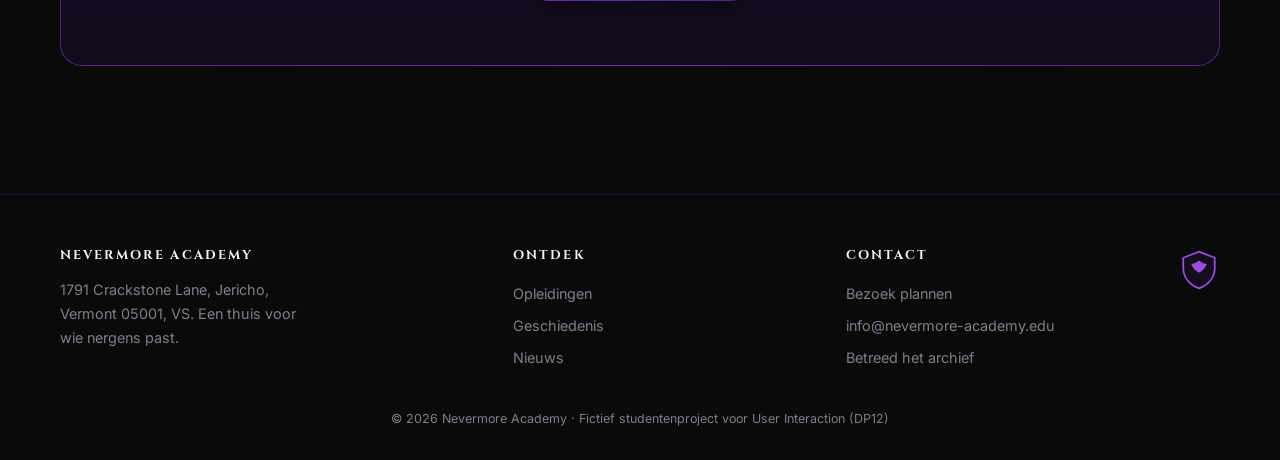
==== commit 9fc43a07: "Add files via upload" ====
--- a/index.html
+++ b/index.html
@@ -81,9 +81,7 @@
           <p style="margin:16px 0">Nevermore Academy is meer dan een school. Het is een gemeenschap waar leerlingen met unieke gaven zich vrij kunnen ontwikkelen, en waar het verschil geen makel is maar een belofte.</p>
           <p>Onder leiding van directrice Larissa Weems zetten wij de traditie voort van excellentie en veiligheid — voor wie nergens anders een thuis vond.</p>
         </div>
-        <div class="panel reveal" aria-hidden="true">
-          <svg viewBox="0 0 48 48" fill="none"><path d="M24 3l18 7v12c0 11-8 19-18 23C14 41 6 33 6 22V10l18-7z" stroke="#9a4ee0" stroke-width="1.5" fill="rgba(107,47,165,.12)"/><path d="M24 13c-4 3-7 4-9 4 0 0 2 6 9 10 7-4 9-10 9-10-2 0-5-1-9-4z" fill="#9a4ee0"/></svg>
-        </div>
+        <div class="panel reveal" aria-hidden="true" style="background-image:linear-gradient(180deg, rgba(13,10,20,.18), rgba(13,10,20,.6)), url('img-hero.jpg'); background-size:cover; background-position:center;"></div>
       </div>
     </div>
   </section>
--- a/style.css
+++ b/style.css
@@ -177,14 +177,20 @@
 .featured .body h2 { font-size: 1.7rem; margin: 8px 0 12px; }
 
 /* ---------- TIJDLIJN ---------- */
-.timeline { position: relative; max-width: 880px; margin: 40px auto 0; }
+.timeline { position: relative; max-width: 980px; margin: 40px auto 0; }
 .timeline::before { content:""; position:absolute; left:50%; top:0; bottom:0; width:2px; transform: translateX(-50%); background: linear-gradient(180deg, transparent, var(--purple), transparent); }
-.tl-item { position: relative; width: 50%; padding: 22px 36px; }
-.tl-item:nth-child(odd){ left:0; text-align:right; }
-.tl-item:nth-child(even){ left:50%; text-align:left; }
-.tl-dot { position:absolute; top: 30px; width:16px; height:16px; border-radius:50%; background: var(--purple); box-shadow: var(--glow); }
-.tl-item:nth-child(odd) .tl-dot{ right:-8px; }
-.tl-item:nth-child(even) .tl-dot{ left:-8px; }
+.tl-item { position: relative; display:grid; grid-template-columns: 1fr 1fr; align-items:center; margin-bottom: 30px; }
+.tl-item .tl-img {
+  height: 175px; border-radius: 14px; border:1px solid rgba(107,47,165,.28);
+  background: linear-gradient(180deg, rgba(13,10,20,.12), rgba(13,10,20,.5)), var(--img) center/cover no-repeat;
+  box-shadow: 0 14px 34px rgba(0,0,0,.45);
+}
+.tl-content { padding: 0 40px; }
+.tl-item:nth-child(odd) .tl-content { grid-column:1; text-align:right; }
+.tl-item:nth-child(odd) .tl-img { grid-column:2; margin-left:40px; }
+.tl-item:nth-child(even) .tl-content { grid-column:2; text-align:left; }
+.tl-item:nth-child(even) .tl-img { grid-column:1; margin-right:40px; }
+.tl-dot { position:absolute; top:50%; left:50%; transform:translate(-50%,-50%); width:16px; height:16px; border-radius:50%; background: var(--purple); box-shadow: var(--glow); z-index:2; }
 .tl-year { display:inline-block; font-family:"Cinzel",serif; font-size:.8rem; letter-spacing:.12em; padding:6px 14px; border-radius:8px; color: var(--white);
   background: linear-gradient(135deg,var(--purple),#3c1860); box-shadow: var(--glow); margin-bottom:10px; }
 .tl-item h3 { font-size:1.05rem; margin-bottom:6px; }
@@ -255,8 +261,10 @@
   .nav-links .nav-cta-mobile { display:inline-block; margin: 10px 24px; }
   .burger { display:block; }
   .timeline::before { left: 18px; }
-  .tl-item { width:100%; left:0 !important; text-align:left !important; padding-left: 46px; padding-right: 0; }
-  .tl-item .tl-dot { left: 10px !important; right:auto !important; }
+  .tl-item { grid-template-columns: 1fr; padding-left: 46px; margin-bottom: 24px; }
+  .tl-item .tl-content { grid-column:1 !important; text-align:left !important; padding: 0; }
+  .tl-item .tl-img { grid-column:1 !important; margin: 0 0 14px 0 !important; height: 150px; }
+  .tl-item .tl-dot { left: 18px !important; top: 22px; transform: translate(-50%, 0); }
 }
 
 @media (prefers-reduced-motion: reduce) {
@@ -277,3 +285,21 @@
   width:100%; display:block; border-radius: var(--radius);
   border:1px solid rgba(107,47,165,.3); margin-bottom:22px;
 }
+
+/* ===== Schaduw & hover-effecten (hele site) ===== */
+.card{ box-shadow: 0 12px 34px rgba(0,0,0,.38); }
+.btn{ transition: transform .2s, box-shadow .2s, filter .2s; }
+@media (hover:hover){
+  .btn:hover{ transform: translateY(-2px); box-shadow: 0 12px 28px rgba(107,47,165,.45); filter: brightness(1.08); }
+  .card:hover{ box-shadow: 0 20px 54px rgba(0,0,0,.5), 0 0 32px rgba(107,47,165,.35); }
+  .card:hover .thumb.photo{ filter: brightness(1.08) saturate(1.05); }
+  .nav-links a:hover{ color: var(--purple-lit); }
+  .more:hover{ color:#e7ddf5; }
+  .map-img:hover{ box-shadow: 0 16px 40px rgba(0,0,0,.5), 0 0 30px rgba(107,47,165,.3); }
+}
+.card .thumb.photo{ transition: filter .25s; }
+.map-img{ transition: box-shadow .25s; }
+
+/* zichtbare knop-schaduw + tik-feedback (ook op mobiel) */
+.btn{ box-shadow: 0 8px 22px rgba(0,0,0,.32); }
+.btn:active{ transform: translateY(1px); box-shadow: 0 4px 12px rgba(0,0,0,.3); }
